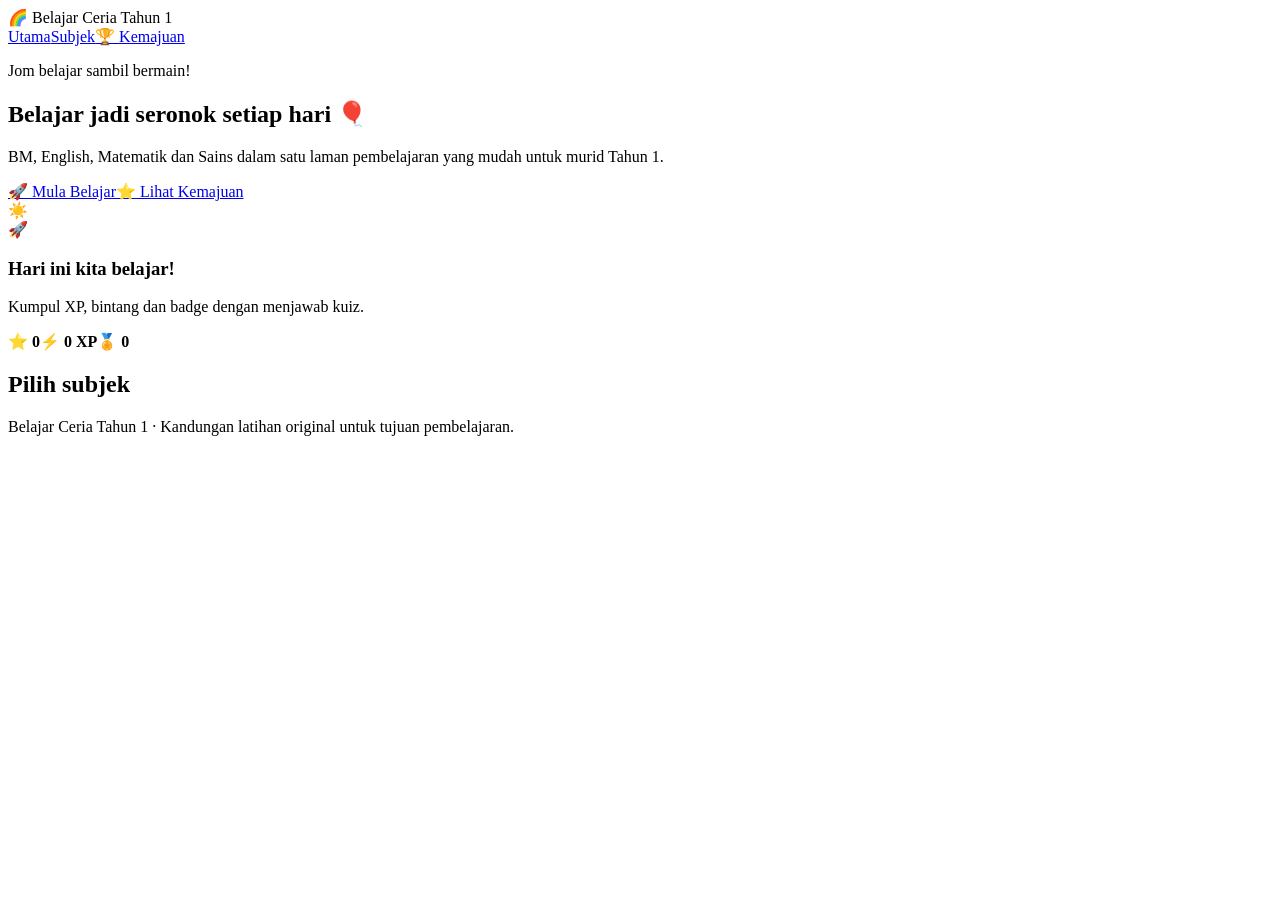
==== index.html @ 3ac42d8c "Add files via upload" ====
<!doctype html>
<html lang="ms">
<head>
<meta charset="utf-8"><meta name="viewport" content="width=device-width,initial-scale=1">
<title>Belajar Ceria Tahun 1</title><link rel="stylesheet" href="css/style.css">
</head>
<body>
<header class="top"><div class="brand">🌈 Belajar Ceria <span>Tahun 1</span></div>
<nav><a href="index.html">Utama</a><a href="subjects.html">Subjek</a><a href="progress.html">🏆 Kemajuan</a></nav></header>
<main class="hero">
<section><p class="eyebrow">Jom belajar sambil bermain!</p><h1>Belajar jadi <span>seronok</span> setiap hari 🎈</h1>
<p>BM, English, Matematik dan Sains dalam satu laman pembelajaran yang mudah untuk murid Tahun 1.</p>
<div class="actions"><a class="btn primary" href="subjects.html">🚀 Mula Belajar</a><a class="btn" href="progress.html">⭐ Lihat Kemajuan</a></div></section>
<div class="hero-card"><div class="sun">☀️</div><div class="rocket">🚀</div><h3>Hari ini kita belajar!</h3><p>Kumpul XP, bintang dan badge dengan menjawab kuiz.</p><div class="mini-stats"><b>⭐ <span id="stars">0</span></b><b>⚡ <span id="xp">0</span> XP</b><b>🏅 <span id="badges">0</span></b></div></div>
</main>
<section class="section"><h2>Pilih subjek</h2><div id="subjectGrid" class="grid"></div></section>
<footer>Belajar Ceria Tahun 1 · Kandungan latihan original untuk tujuan pembelajaran.</footer>
<script src="js/app.js"></script><script>renderSubjects("subjectGrid"); updateHomeStats();</script>
</body></html>
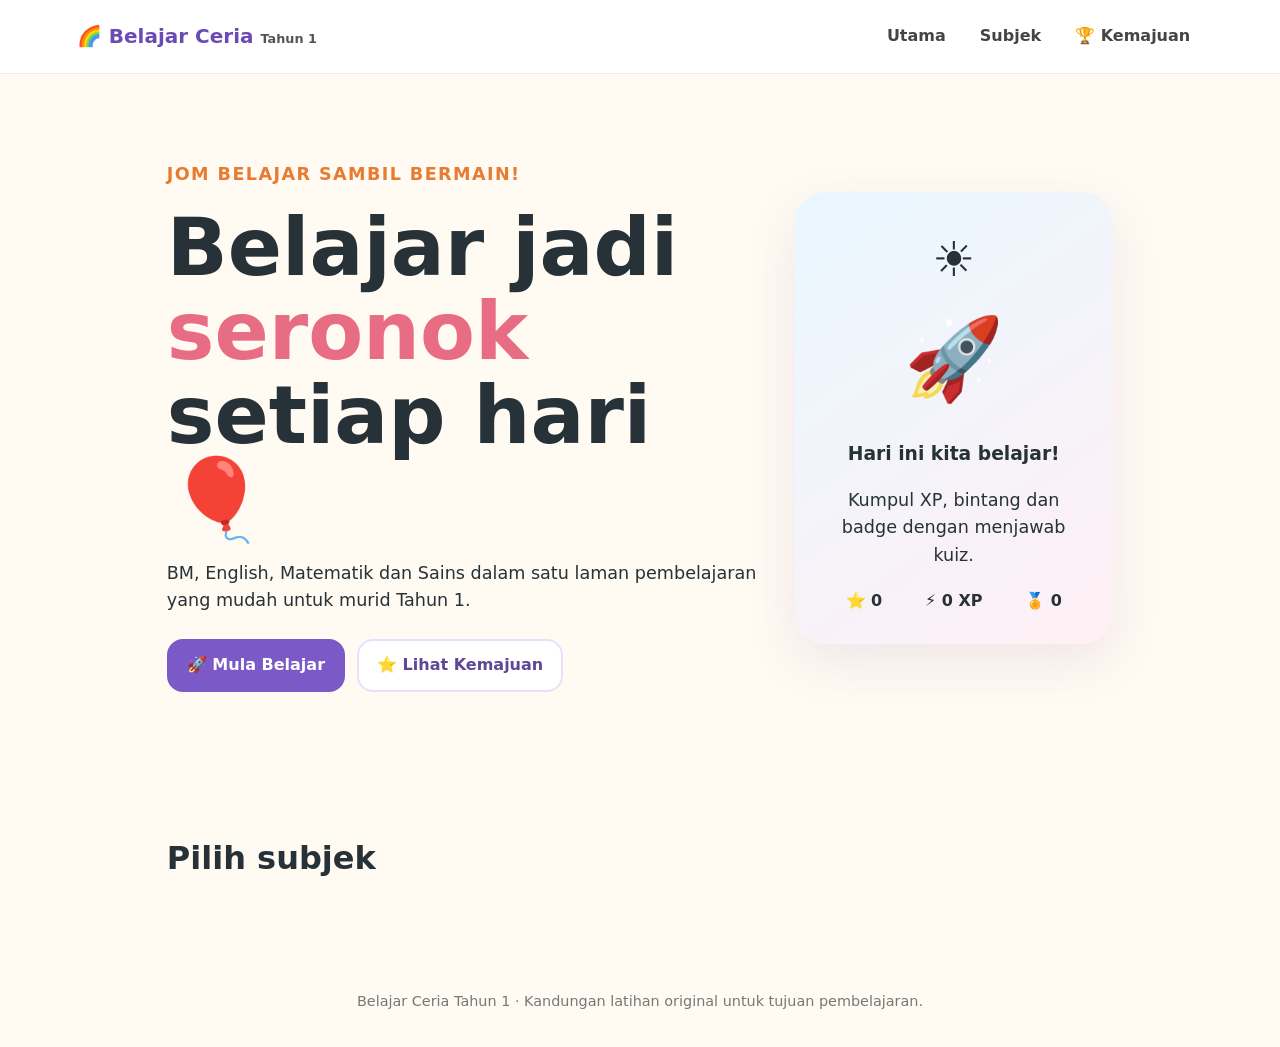
==== commit 9da61684: "Update index.html" ====
--- a/index.html
+++ b/index.html
@@ -2,7 +2,7 @@
 <html lang="ms">
 <head>
 <meta charset="utf-8"><meta name="viewport" content="width=device-width,initial-scale=1">
-<title>Belajar Ceria Tahun 1</title><link rel="stylesheet" href="css/style.css">
+<title>Belajar Ceria Tahun 1</title><link rel="stylesheet" href="style.css">
 </head>
 <body>
 <header class="top"><div class="brand">🌈 Belajar Ceria <span>Tahun 1</span></div>
@@ -16,4 +16,4 @@
 <section class="section"><h2>Pilih subjek</h2><div id="subjectGrid" class="grid"></div></section>
 <footer>Belajar Ceria Tahun 1 · Kandungan latihan original untuk tujuan pembelajaran.</footer>
 <script src="js/app.js"></script><script>renderSubjects("subjectGrid"); updateHomeStats();</script>
-</body></html>+</body></html>
--- a/style.css
+++ b/style.css
@@ -0,0 +1 @@
+*{box-sizing:border-box}body{margin:0;font-family:system-ui,-apple-system,Segoe UI,sans-serif;background:#fffaf2;color:#263238;line-height:1.55}.top{position:sticky;top:0;z-index:5;display:flex;justify-content:space-between;align-items:center;padding:15px 6%;background:#ffffffee;backdrop-filter:blur(10px);border-bottom:1px solid #eee}.brand{font-weight:900;font-size:1.25rem;color:#6c4ab6}.brand span{font-size:.8rem;color:#555}.top nav{display:flex;gap:8px}.top nav a{padding:9px 13px;border-radius:14px;text-decoration:none;color:#444;font-weight:700}.top nav a:hover,.top nav .active{background:#efe8ff;color:#6c4ab6}.hero{max-width:1100px;margin:auto;padding:70px 6%;display:grid;grid-template-columns:1.3fr .7fr;gap:35px;align-items:center}.eyebrow{font-weight:800;color:#e77b31;text-transform:uppercase;letter-spacing:.08em;font-size:.8rem}.hero h1{font-size:clamp(2.5rem,7vw,5rem);line-height:1.05;margin:10px 0}.hero h1 span{color:#e86c83}.hero p{font-size:1.1rem;max-width:650px}.actions{display:flex;gap:12px;flex-wrap:wrap;margin-top:25px}.btn{display:inline-block;padding:12px 18px;border-radius:16px;background:white;border:2px solid #eadffb;text-decoration:none;color:#5e4794;font-weight:800}.btn.primary{background:#7b5ac7;color:white;border-color:#7b5ac7}.hero-card{background:linear-gradient(145deg,#e9f7ff,#fff0f5);border-radius:32px;padding:30px;text-align:center;box-shadow:0 18px 50px #8b6bb522}.sun{font-size:3rem}.rocket{font-size:5rem}.mini-stats{display:flex;justify-content:space-around;margin-top:20px}.section{max-width:1100px;margin:auto;padding:45px 6%}.section h1{font-size:2.5rem;margin-top:0}.section h2{font-size:2rem}.grid{display:grid;grid-template-columns:repeat(auto-fit,minmax(220px,1fr));gap:18px}.card{background:white;border:1px solid #eee2d6;border-radius:24px;padding:22px;box-shadow:0 8px 30px #6d4b2410}.subject-icon{font-size:3rem}.card h3{margin:8px 0}.card p{color:#667}.unit{display:flex;align-items:center;justify-content:space-between;gap:12px}.unit .num{width:48px;height:48px;border-radius:15px;display:grid;place-items:center;background:#f1eaff;font-weight:900;color:#6c4ab6}.unit a{margin-left:auto}.lesson-box{background:white;border-radius:28px;padding:28px;box-shadow:0 10px 35px #6d4b2410}.chips{display:flex;gap:8px;flex-wrap:wrap}.chip{padding:6px 10px;border-radius:99px;background:#fff0d8;font-weight:700;font-size:.85rem}.quiz-q{background:white;border-radius:24px;padding:24px;margin:18px 0;border:1px solid #eee}.option{display:block;width:100%;text-align:left;padding:13px 15px;margin:9px 0;border:2px solid #eee2d6;border-radius:14px;background:#fff;cursor:pointer;font-weight:700}.option:hover{border-color:#a68bdc;background:#faf7ff}.option.correct{border-color:#62b77b;background:#edfff2}.option.wrong{border-color:#df7272;background:#fff0f0}.result{text-align:center;padding:25px;background:#f0ebff;border-radius:24px}.bar{height:15px;background:#eee;border-radius:99px;overflow:hidden}.bar i{display:block;height:100%;background:#7b5ac7}.statgrid{display:grid;grid-template-columns:repeat(auto-fit,minmax(150px,1fr));gap:14px}.stat{background:white;border-radius:22px;padding:20px;text-align:center}.stat b{display:block;font-size:2rem}footer{text-align:center;padding:35px;color:#777;font-size:.9rem}@media(max-width:750px){.hero{grid-template-columns:1fr;padding-top:45px}.top{align-items:flex-start}.top nav{flex-wrap:wrap;justify-content:flex-end}.brand{font-size:1rem}.hero h1{font-size:2.8rem}}
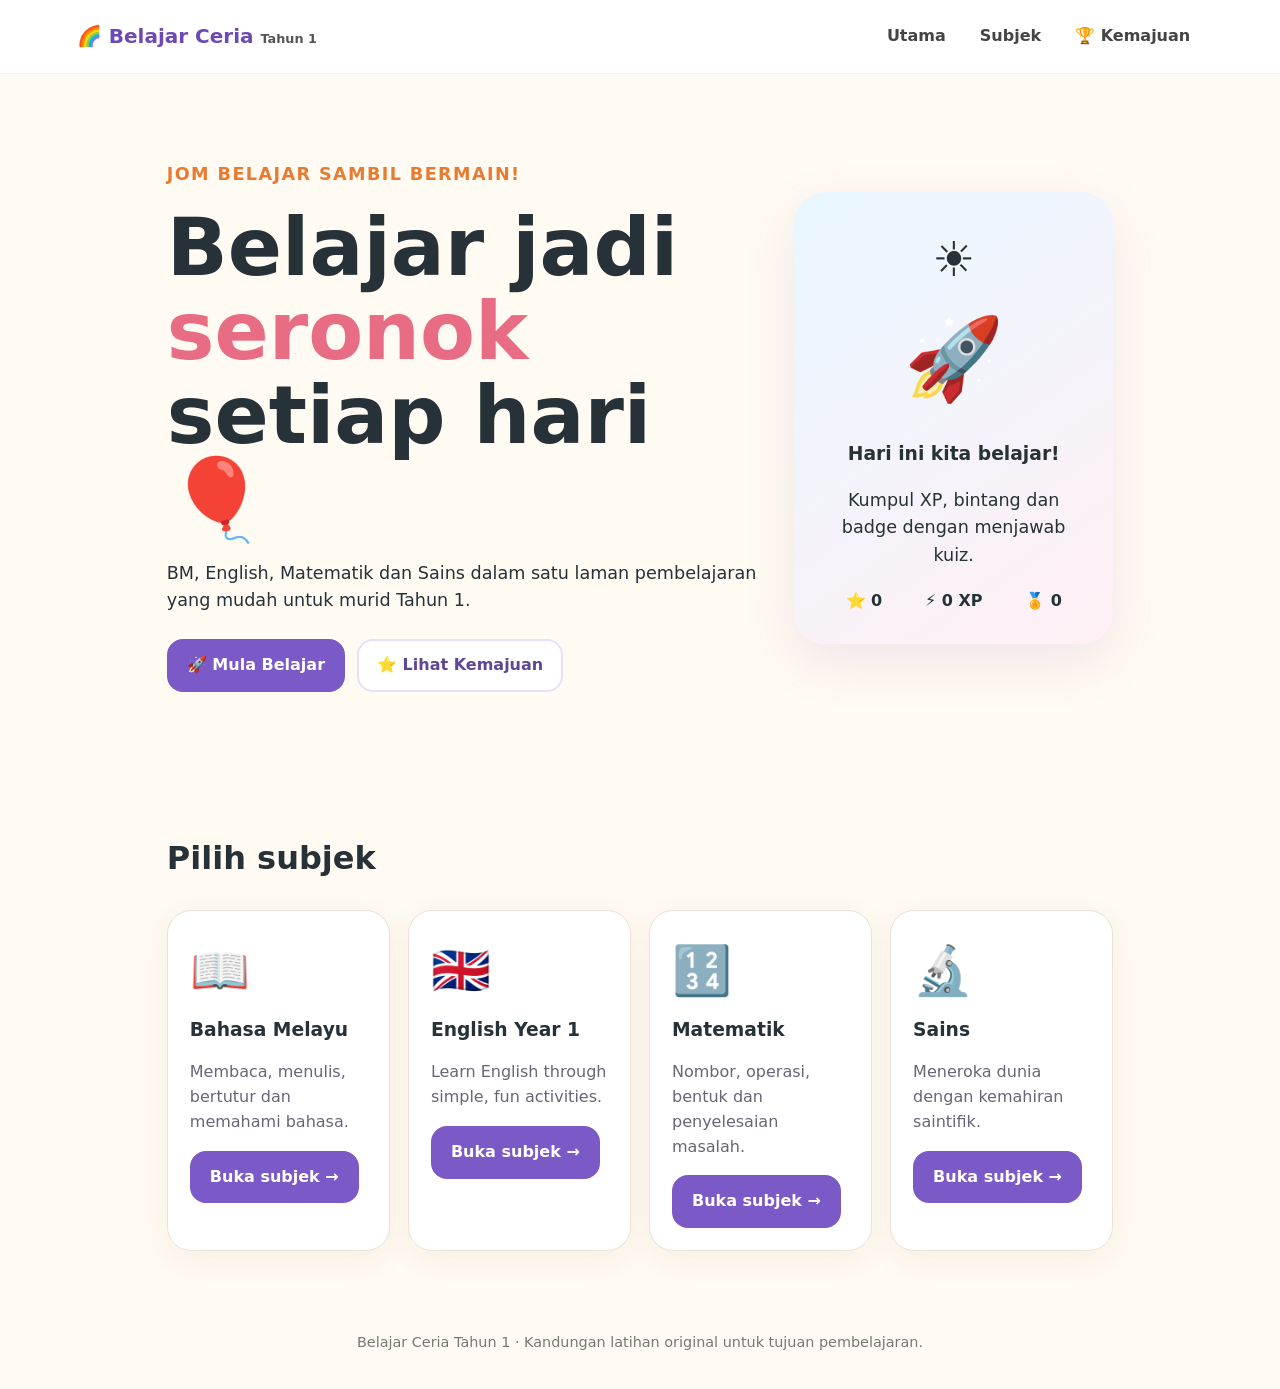
==== commit 0d759725: "Add files via upload" ====
--- a/index.html
+++ b/index.html
@@ -15,5 +15,5 @@
 </main>
 <section class="section"><h2>Pilih subjek</h2><div id="subjectGrid" class="grid"></div></section>
 <footer>Belajar Ceria Tahun 1 · Kandungan latihan original untuk tujuan pembelajaran.</footer>
-<script src="js/app.js"></script><script>renderSubjects("subjectGrid"); updateHomeStats();</script>
-</body></html>
+<script src="app.js"></script><script>renderSubjects("subjectGrid"); updateHomeStats();</script>
+</body></html>
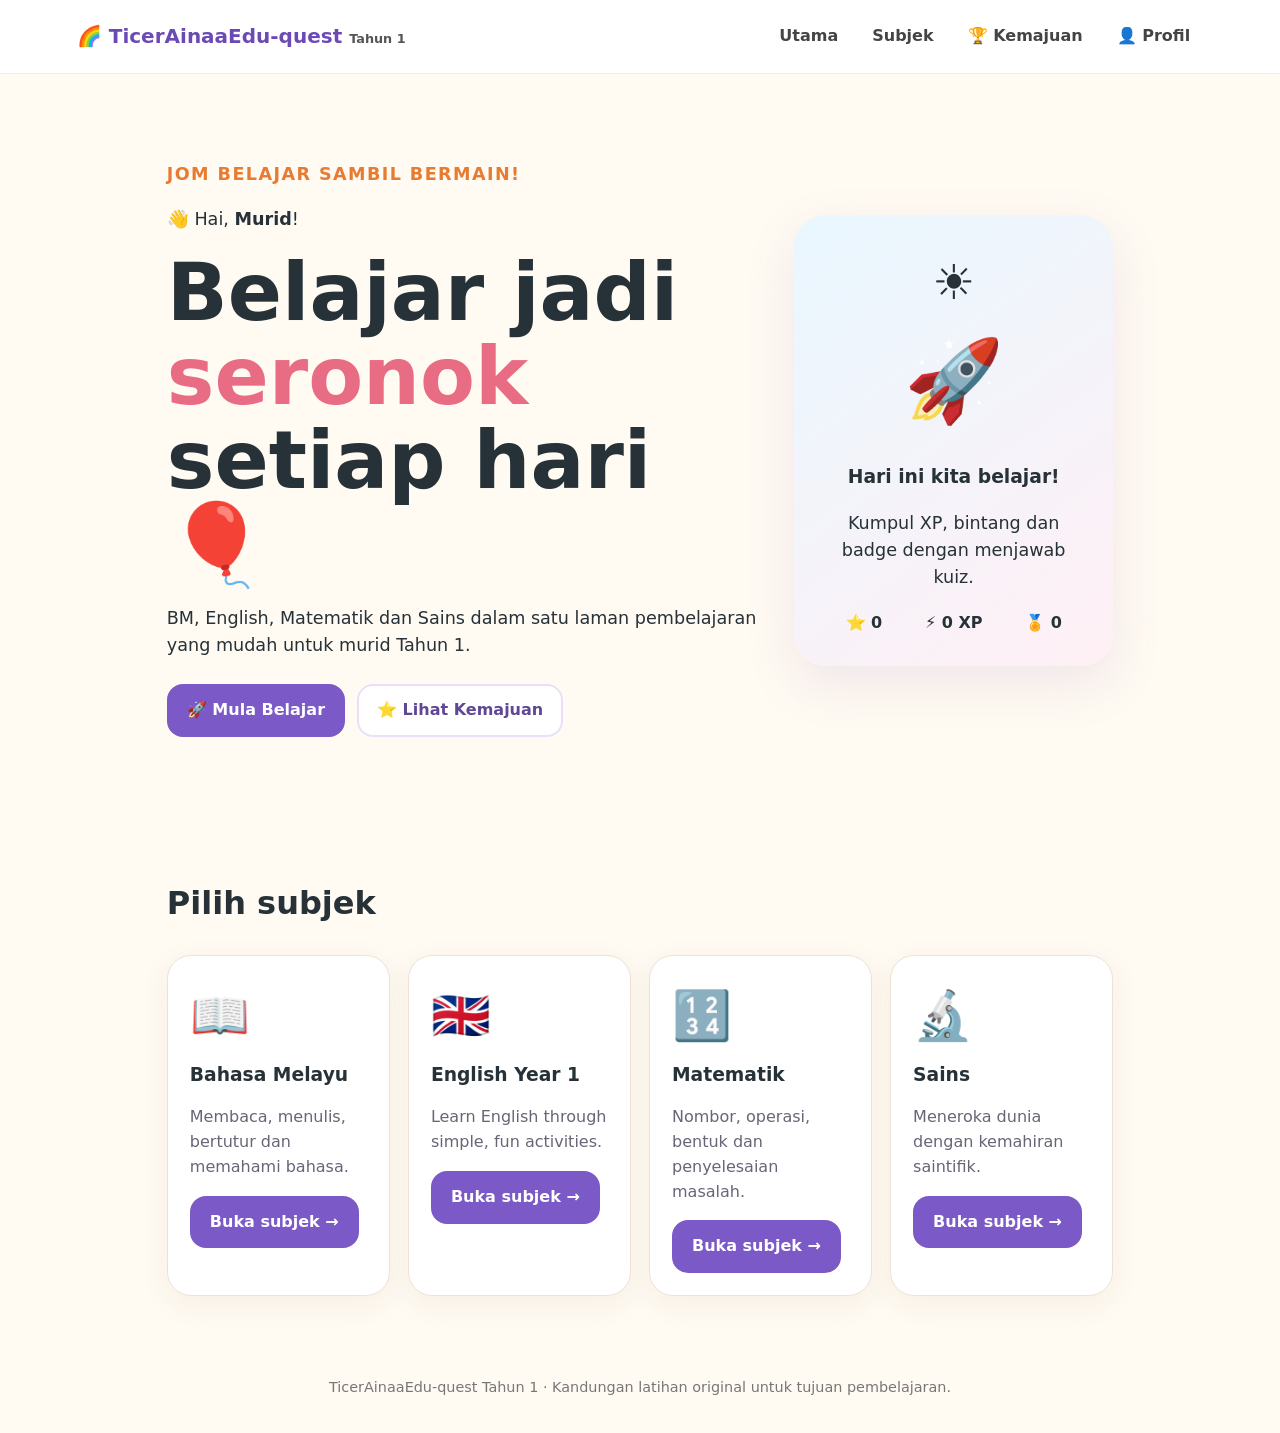
==== commit bf61bf51: "Add files via upload" ====
--- a/index.html
+++ b/index.html
@@ -2,18 +2,18 @@
 <html lang="ms">
 <head>
 <meta charset="utf-8"><meta name="viewport" content="width=device-width,initial-scale=1">
-<title>Belajar Ceria Tahun 1</title><link rel="stylesheet" href="style.css">
+<title>TicerAinaaEdu-quest Tahun 1</title><link rel="stylesheet" href="style.css">
 </head>
 <body>
-<header class="top"><div class="brand">🌈 Belajar Ceria <span>Tahun 1</span></div>
-<nav><a href="index.html">Utama</a><a href="subjects.html">Subjek</a><a href="progress.html">🏆 Kemajuan</a></nav></header>
+<header class="top"><div class="brand">🌈 TicerAinaaEdu-quest <span>Tahun 1</span></div>
+<nav><a href="index.html">Utama</a><a href="subjects.html">Subjek</a><a href="progress.html">🏆 Kemajuan</a><a href="profile.html">👤 Profil</a></nav></header>
 <main class="hero">
-<section><p class="eyebrow">Jom belajar sambil bermain!</p><h1>Belajar jadi <span>seronok</span> setiap hari 🎈</h1>
+<section><p class="eyebrow">Jom belajar sambil bermain!</p><p>👋 Hai, <b id="studentWelcome">Murid</b>!</p><h1>Belajar jadi <span>seronok</span> setiap hari 🎈</h1>
 <p>BM, English, Matematik dan Sains dalam satu laman pembelajaran yang mudah untuk murid Tahun 1.</p>
 <div class="actions"><a class="btn primary" href="subjects.html">🚀 Mula Belajar</a><a class="btn" href="progress.html">⭐ Lihat Kemajuan</a></div></section>
 <div class="hero-card"><div class="sun">☀️</div><div class="rocket">🚀</div><h3>Hari ini kita belajar!</h3><p>Kumpul XP, bintang dan badge dengan menjawab kuiz.</p><div class="mini-stats"><b>⭐ <span id="stars">0</span></b><b>⚡ <span id="xp">0</span> XP</b><b>🏅 <span id="badges">0</span></b></div></div>
 </main>
 <section class="section"><h2>Pilih subjek</h2><div id="subjectGrid" class="grid"></div></section>
-<footer>Belajar Ceria Tahun 1 · Kandungan latihan original untuk tujuan pembelajaran.</footer>
-<script src="app.js"></script><script>renderSubjects("subjectGrid"); updateHomeStats();</script>
+<footer>TicerAinaaEdu-quest Tahun 1 · Kandungan latihan original untuk tujuan pembelajaran.</footer>
+<script src="app.js?v=40"></script><script>renderSubjects("subjectGrid"); updateHomeStats();</script>
 </body></html>
--- a/style.css
+++ b/style.css
@@ -1 +1,4 @@
-*{box-sizing:border-box}body{margin:0;font-family:system-ui,-apple-system,Segoe UI,sans-serif;background:#fffaf2;color:#263238;line-height:1.55}.top{position:sticky;top:0;z-index:5;display:flex;justify-content:space-between;align-items:center;padding:15px 6%;background:#ffffffee;backdrop-filter:blur(10px);border-bottom:1px solid #eee}.brand{font-weight:900;font-size:1.25rem;color:#6c4ab6}.brand span{font-size:.8rem;color:#555}.top nav{display:flex;gap:8px}.top nav a{padding:9px 13px;border-radius:14px;text-decoration:none;color:#444;font-weight:700}.top nav a:hover,.top nav .active{background:#efe8ff;color:#6c4ab6}.hero{max-width:1100px;margin:auto;padding:70px 6%;display:grid;grid-template-columns:1.3fr .7fr;gap:35px;align-items:center}.eyebrow{font-weight:800;color:#e77b31;text-transform:uppercase;letter-spacing:.08em;font-size:.8rem}.hero h1{font-size:clamp(2.5rem,7vw,5rem);line-height:1.05;margin:10px 0}.hero h1 span{color:#e86c83}.hero p{font-size:1.1rem;max-width:650px}.actions{display:flex;gap:12px;flex-wrap:wrap;margin-top:25px}.btn{display:inline-block;padding:12px 18px;border-radius:16px;background:white;border:2px solid #eadffb;text-decoration:none;color:#5e4794;font-weight:800}.btn.primary{background:#7b5ac7;color:white;border-color:#7b5ac7}.hero-card{background:linear-gradient(145deg,#e9f7ff,#fff0f5);border-radius:32px;padding:30px;text-align:center;box-shadow:0 18px 50px #8b6bb522}.sun{font-size:3rem}.rocket{font-size:5rem}.mini-stats{display:flex;justify-content:space-around;margin-top:20px}.section{max-width:1100px;margin:auto;padding:45px 6%}.section h1{font-size:2.5rem;margin-top:0}.section h2{font-size:2rem}.grid{display:grid;grid-template-columns:repeat(auto-fit,minmax(220px,1fr));gap:18px}.card{background:white;border:1px solid #eee2d6;border-radius:24px;padding:22px;box-shadow:0 8px 30px #6d4b2410}.subject-icon{font-size:3rem}.card h3{margin:8px 0}.card p{color:#667}.unit{display:flex;align-items:center;justify-content:space-between;gap:12px}.unit .num{width:48px;height:48px;border-radius:15px;display:grid;place-items:center;background:#f1eaff;font-weight:900;color:#6c4ab6}.unit a{margin-left:auto}.lesson-box{background:white;border-radius:28px;padding:28px;box-shadow:0 10px 35px #6d4b2410}.chips{display:flex;gap:8px;flex-wrap:wrap}.chip{padding:6px 10px;border-radius:99px;background:#fff0d8;font-weight:700;font-size:.85rem}.quiz-q{background:white;border-radius:24px;padding:24px;margin:18px 0;border:1px solid #eee}.option{display:block;width:100%;text-align:left;padding:13px 15px;margin:9px 0;border:2px solid #eee2d6;border-radius:14px;background:#fff;cursor:pointer;font-weight:700}.option:hover{border-color:#a68bdc;background:#faf7ff}.option.correct{border-color:#62b77b;background:#edfff2}.option.wrong{border-color:#df7272;background:#fff0f0}.result{text-align:center;padding:25px;background:#f0ebff;border-radius:24px}.bar{height:15px;background:#eee;border-radius:99px;overflow:hidden}.bar i{display:block;height:100%;background:#7b5ac7}.statgrid{display:grid;grid-template-columns:repeat(auto-fit,minmax(150px,1fr));gap:14px}.stat{background:white;border-radius:22px;padding:20px;text-align:center}.stat b{display:block;font-size:2rem}footer{text-align:center;padding:35px;color:#777;font-size:.9rem}@media(max-width:750px){.hero{grid-template-columns:1fr;padding-top:45px}.top{align-items:flex-start}.top nav{flex-wrap:wrap;justify-content:flex-end}.brand{font-size:1rem}.hero h1{font-size:2.8rem}}+*{box-sizing:border-box}body{margin:0;font-family:system-ui,-apple-system,Segoe UI,sans-serif;background:#fffaf2;color:#263238;line-height:1.55}.top{position:sticky;top:0;z-index:5;display:flex;justify-content:space-between;align-items:center;padding:15px 6%;background:#ffffffee;backdrop-filter:blur(10px);border-bottom:1px solid #eee}.brand{font-weight:900;font-size:1.25rem;color:#6c4ab6}.brand span{font-size:.8rem;color:#555}.top nav{display:flex;gap:8px}.top nav a{padding:9px 13px;border-radius:14px;text-decoration:none;color:#444;font-weight:700}.top nav a:hover,.top nav .active{background:#efe8ff;color:#6c4ab6}.hero{max-width:1100px;margin:auto;padding:70px 6%;display:grid;grid-template-columns:1.3fr .7fr;gap:35px;align-items:center}.eyebrow{font-weight:800;color:#e77b31;text-transform:uppercase;letter-spacing:.08em;font-size:.8rem}.hero h1{font-size:clamp(2.5rem,7vw,5rem);line-height:1.05;margin:10px 0}.hero h1 span{color:#e86c83}.hero p{font-size:1.1rem;max-width:650px}.actions{display:flex;gap:12px;flex-wrap:wrap;margin-top:25px}.btn{display:inline-block;padding:12px 18px;border-radius:16px;background:white;border:2px solid #eadffb;text-decoration:none;color:#5e4794;font-weight:800}.btn.primary{background:#7b5ac7;color:white;border-color:#7b5ac7}.hero-card{background:linear-gradient(145deg,#e9f7ff,#fff0f5);border-radius:32px;padding:30px;text-align:center;box-shadow:0 18px 50px #8b6bb522}.sun{font-size:3rem}.rocket{font-size:5rem}.mini-stats{display:flex;justify-content:space-around;margin-top:20px}.section{max-width:1100px;margin:auto;padding:45px 6%}.section h1{font-size:2.5rem;margin-top:0}.section h2{font-size:2rem}.grid{display:grid;grid-template-columns:repeat(auto-fit,minmax(220px,1fr));gap:18px}.card{background:white;border:1px solid #eee2d6;border-radius:24px;padding:22px;box-shadow:0 8px 30px #6d4b2410}.subject-icon{font-size:3rem}.card h3{margin:8px 0}.card p{color:#667}.unit{display:flex;align-items:center;justify-content:space-between;gap:12px}.unit .num{width:48px;height:48px;border-radius:15px;display:grid;place-items:center;background:#f1eaff;font-weight:900;color:#6c4ab6}.unit a{margin-left:auto}.lesson-box{background:white;border-radius:28px;padding:28px;box-shadow:0 10px 35px #6d4b2410}.chips{display:flex;gap:8px;flex-wrap:wrap}.chip{padding:6px 10px;border-radius:99px;background:#fff0d8;font-weight:700;font-size:.85rem}.quiz-q{background:white;border-radius:24px;padding:24px;margin:18px 0;border:1px solid #eee}.option{display:block;width:100%;text-align:left;padding:13px 15px;margin:9px 0;border:2px solid #eee2d6;border-radius:14px;background:#fff;cursor:pointer;font-weight:700}.option:hover{border-color:#a68bdc;background:#faf7ff}.option.correct{border-color:#62b77b;background:#edfff2}.option.wrong{border-color:#df7272;background:#fff0f0}.result{text-align:center;padding:25px;background:#f0ebff;border-radius:24px}.bar{height:15px;background:#eee;border-radius:99px;overflow:hidden}.bar i{display:block;height:100%;background:#7b5ac7}.statgrid{display:grid;grid-template-columns:repeat(auto-fit,minmax(150px,1fr));gap:14px}.stat{background:white;border-radius:22px;padding:20px;text-align:center}.stat b{display:block;font-size:2rem}footer{text-align:center;padding:35px;color:#777;font-size:.9rem}@media(max-width:750px){.hero{grid-template-columns:1fr;padding-top:45px}.top{align-items:flex-start}.top nav{flex-wrap:wrap;justify-content:flex-end}.brand{font-size:1rem}.hero h1{font-size:2.8rem}}
+.points{margin:10px 0 0 18px;padding:0}.points li{margin:4px 0}.unit{align-items:flex-start}
+.profile-card{display:flex;gap:28px;align-items:center;max-width:760px;margin-top:18px}.avatar-big{font-size:90px;min-width:150px;text-align:center;background:#fff;border-radius:28px;padding:18px;box-shadow:0 10px 30px rgba(0,0,0,.08)}.profile-form{flex:1}.profile-form label{display:block;font-weight:700;margin:12px 0}.profile-form input{display:block;width:100%;box-sizing:border-box;padding:13px 15px;border:2px solid #e8e8ef;border-radius:14px;margin-top:7px;font:inherit}.avatar-grid{display:flex;flex-wrap:wrap;gap:10px;margin:10px 0 18px}.avatar-choice{font-size:32px;border:2px solid #eee;border-radius:14px;background:#fff;padding:8px 12px;cursor:pointer}.avatar-choice.selected{border-color:#6c63ff;transform:scale(1.06)}.success-msg{font-weight:700}.tip{max-width:760px;margin-top:18px}.level-pill{display:inline-block;padding:7px 12px;border-radius:999px;background:#fff2b8;font-weight:800}.streak{font-weight:800}.@media(max-width:650px){.profile-card{flex-direction:column;text-align:center}.profile-form{width:100%}.avatar-big{min-width:120px}}
+@keyframes fall{to{transform:translateY(110vh) rotate(360deg);opacity:0}}
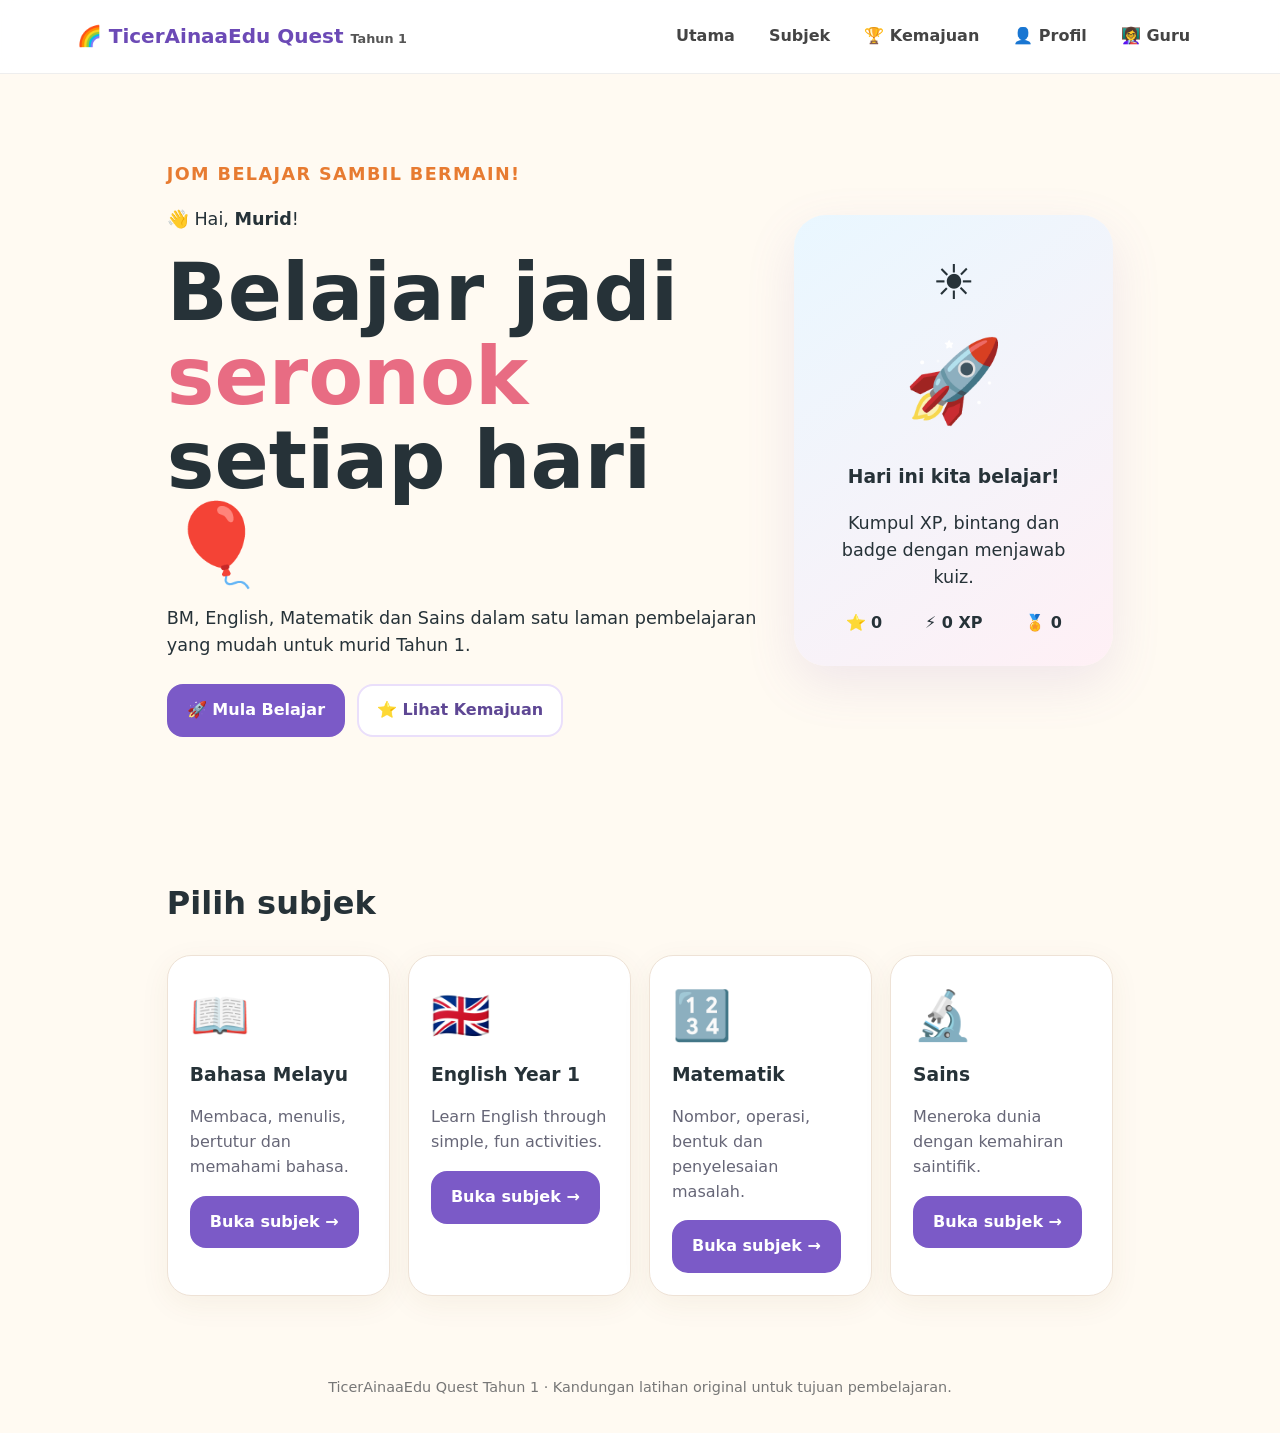
==== commit 52ad965b: "Add files via upload" ====
--- a/index.html
+++ b/index.html
@@ -2,11 +2,11 @@
 <html lang="ms">
 <head>
 <meta charset="utf-8"><meta name="viewport" content="width=device-width,initial-scale=1">
-<title>TicerAinaaEdu-quest Tahun 1</title><link rel="stylesheet" href="style.css">
+<title>TicerAinaaEdu Quest Tahun 1</title><link rel="stylesheet" href="style.css">
 </head>
 <body>
-<header class="top"><div class="brand">🌈 TicerAinaaEdu-quest <span>Tahun 1</span></div>
-<nav><a href="index.html">Utama</a><a href="subjects.html">Subjek</a><a href="progress.html">🏆 Kemajuan</a><a href="profile.html">👤 Profil</a></nav></header>
+<header class="top"><div class="brand">🌈 TicerAinaaEdu Quest <span>Tahun 1</span></div>
+<nav><a href="index.html">Utama</a><a href="subjects.html">Subjek</a><a href="progress.html">🏆 Kemajuan</a><a href="profile.html">👤 Profil</a><a href="teacher.html">👩‍🏫 Guru</a></nav></header>
 <main class="hero">
 <section><p class="eyebrow">Jom belajar sambil bermain!</p><p>👋 Hai, <b id="studentWelcome">Murid</b>!</p><h1>Belajar jadi <span>seronok</span> setiap hari 🎈</h1>
 <p>BM, English, Matematik dan Sains dalam satu laman pembelajaran yang mudah untuk murid Tahun 1.</p>
@@ -14,6 +14,6 @@
 <div class="hero-card"><div class="sun">☀️</div><div class="rocket">🚀</div><h3>Hari ini kita belajar!</h3><p>Kumpul XP, bintang dan badge dengan menjawab kuiz.</p><div class="mini-stats"><b>⭐ <span id="stars">0</span></b><b>⚡ <span id="xp">0</span> XP</b><b>🏅 <span id="badges">0</span></b></div></div>
 </main>
 <section class="section"><h2>Pilih subjek</h2><div id="subjectGrid" class="grid"></div></section>
-<footer>TicerAinaaEdu-quest Tahun 1 · Kandungan latihan original untuk tujuan pembelajaran.</footer>
+<footer>TicerAinaaEdu Quest Tahun 1 · Kandungan latihan original untuk tujuan pembelajaran.</footer>
 <script src="app.js?v=40"></script><script>renderSubjects("subjectGrid"); updateHomeStats();</script>
 </body></html>
--- a/style.css
+++ b/style.css
@@ -2,3 +2,4 @@
 .points{margin:10px 0 0 18px;padding:0}.points li{margin:4px 0}.unit{align-items:flex-start}
 .profile-card{display:flex;gap:28px;align-items:center;max-width:760px;margin-top:18px}.avatar-big{font-size:90px;min-width:150px;text-align:center;background:#fff;border-radius:28px;padding:18px;box-shadow:0 10px 30px rgba(0,0,0,.08)}.profile-form{flex:1}.profile-form label{display:block;font-weight:700;margin:12px 0}.profile-form input{display:block;width:100%;box-sizing:border-box;padding:13px 15px;border:2px solid #e8e8ef;border-radius:14px;margin-top:7px;font:inherit}.avatar-grid{display:flex;flex-wrap:wrap;gap:10px;margin:10px 0 18px}.avatar-choice{font-size:32px;border:2px solid #eee;border-radius:14px;background:#fff;padding:8px 12px;cursor:pointer}.avatar-choice.selected{border-color:#6c63ff;transform:scale(1.06)}.success-msg{font-weight:700}.tip{max-width:760px;margin-top:18px}.level-pill{display:inline-block;padding:7px 12px;border-radius:999px;background:#fff2b8;font-weight:800}.streak{font-weight:800}.@media(max-width:650px){.profile-card{flex-direction:column;text-align:center}.profile-form{width:100%}.avatar-big{min-width:120px}}
 @keyframes fall{to{transform:translateY(110vh) rotate(360deg);opacity:0}}
+.teacher-head{display:flex;justify-content:space-between;align-items:flex-start;gap:20px;margin-bottom:20px}.teacher-head h1{font-size:clamp(2.2rem,5vw,3.6rem);margin:4px 0}.teacher-actions{display:flex;gap:10px;flex-wrap:wrap}.teacher-profile{display:flex;align-items:center;gap:18px;margin-bottom:18px}.teacher-avatar{font-size:58px;width:88px;height:88px;border-radius:24px;background:#f1eaff;display:grid;place-items:center}.teacher-profile h2{margin:0}.teacher-profile p{margin:4px 0;color:#667}.teacher-stats{margin-bottom:18px}.teacher-section{margin-top:18px}.subject-progress-list{display:grid;gap:18px}.subject-row-top{display:flex;justify-content:space-between;gap:12px;margin-bottom:7px}.teacher-note{background:#fff8e8}.chip{display:inline-block;margin:4px}.teacher-head .eyebrow{margin-bottom:0}@media(max-width:700px){.teacher-head{flex-direction:column}.teacher-actions{width:100%}.teacher-actions .btn{flex:1;text-align:center}.subject-row-top{font-size:.9rem}}@media print{.top nav,.teacher-actions,footer{display:none!important}.top{position:static}.section{padding:20px}.card{box-shadow:none}.teacher-note{display:none}}
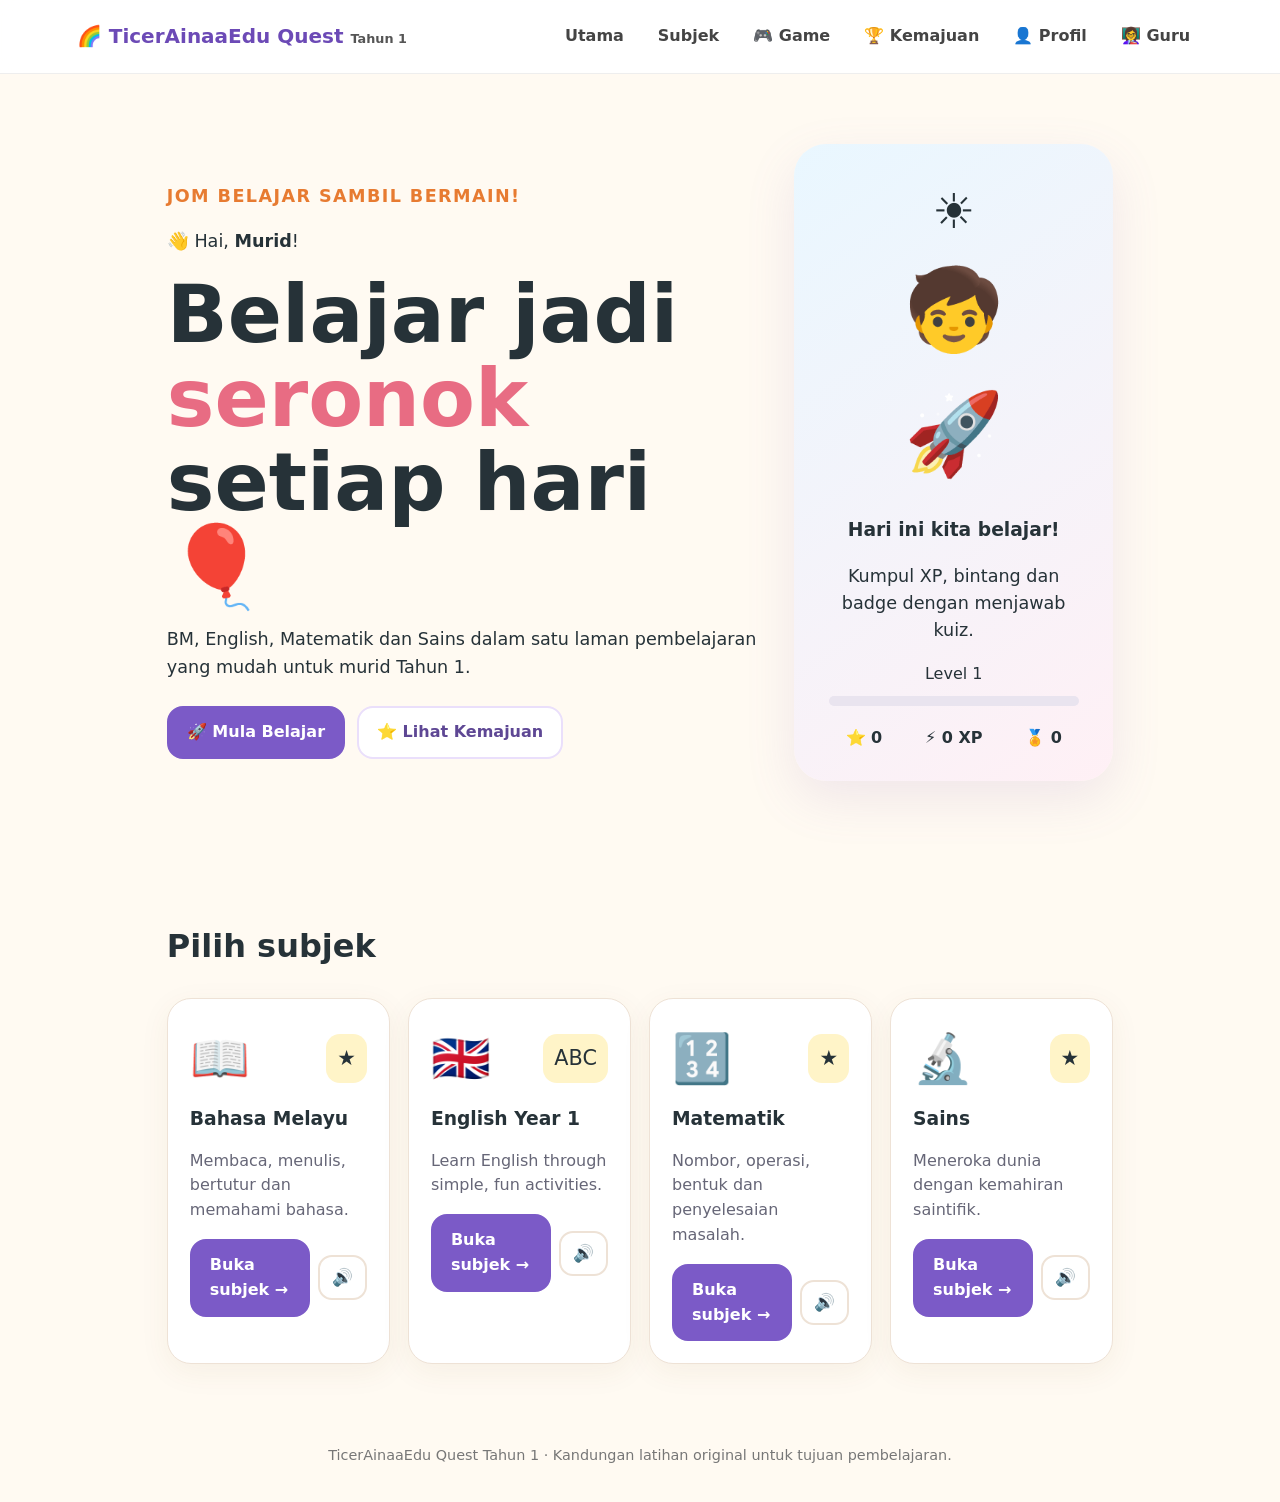
==== commit 973a929f: "Add files via upload" ====
--- a/index.html
+++ b/index.html
@@ -6,14 +6,14 @@
 </head>
 <body>
 <header class="top"><div class="brand">🌈 TicerAinaaEdu Quest <span>Tahun 1</span></div>
-<nav><a href="index.html">Utama</a><a href="subjects.html">Subjek</a><a href="progress.html">🏆 Kemajuan</a><a href="profile.html">👤 Profil</a><a href="teacher.html">👩‍🏫 Guru</a></nav></header>
+<nav><a href="index.html">Utama</a><a href="subjects.html">Subjek</a><a href="game.html">🎮 Game</a><a href="progress.html">🏆 Kemajuan</a><a href="profile.html">👤 Profil</a><a href="teacher.html">👩‍🏫 Guru</a></nav></header>
 <main class="hero">
 <section><p class="eyebrow">Jom belajar sambil bermain!</p><p>👋 Hai, <b id="studentWelcome">Murid</b>!</p><h1>Belajar jadi <span>seronok</span> setiap hari 🎈</h1>
 <p>BM, English, Matematik dan Sains dalam satu laman pembelajaran yang mudah untuk murid Tahun 1.</p>
 <div class="actions"><a class="btn primary" href="subjects.html">🚀 Mula Belajar</a><a class="btn" href="progress.html">⭐ Lihat Kemajuan</a></div></section>
-<div class="hero-card"><div class="sun">☀️</div><div class="rocket">🚀</div><h3>Hari ini kita belajar!</h3><p>Kumpul XP, bintang dan badge dengan menjawab kuiz.</p><div class="mini-stats"><b>⭐ <span id="stars">0</span></b><b>⚡ <span id="xp">0</span> XP</b><b>🏅 <span id="badges">0</span></b></div></div>
+<div class="hero-card"><div class="sun">☀️</div><div class="home-avatar" id="homeAvatar">🧒</div><div class="rocket">🚀</div><h3>Hari ini kita belajar!</h3><p>Kumpul XP, bintang dan badge dengan menjawab kuiz.</p><div class="home-level"><span id="homeLevel">Level 1</span><div class="level-track"><i id="homeLevelBar"></i></div></div><div class="mini-stats"><b>⭐ <span id="stars">0</span></b><b>⚡ <span id="xp">0</span> XP</b><b>🏅 <span id="badges">0</span></b></div></div>
 </main>
 <section class="section"><h2>Pilih subjek</h2><div id="subjectGrid" class="grid"></div></section>
 <footer>TicerAinaaEdu Quest Tahun 1 · Kandungan latihan original untuk tujuan pembelajaran.</footer>
-<script src="app.js?v=40"></script><script>renderSubjects("subjectGrid"); updateHomeStats();</script>
+<script src="app.js?v=60"></script><script>renderSubjects("subjectGrid"); updateHomeStats();</script>
 </body></html>
--- a/style.css
+++ b/style.css
@@ -3,3 +3,5 @@
 .profile-card{display:flex;gap:28px;align-items:center;max-width:760px;margin-top:18px}.avatar-big{font-size:90px;min-width:150px;text-align:center;background:#fff;border-radius:28px;padding:18px;box-shadow:0 10px 30px rgba(0,0,0,.08)}.profile-form{flex:1}.profile-form label{display:block;font-weight:700;margin:12px 0}.profile-form input{display:block;width:100%;box-sizing:border-box;padding:13px 15px;border:2px solid #e8e8ef;border-radius:14px;margin-top:7px;font:inherit}.avatar-grid{display:flex;flex-wrap:wrap;gap:10px;margin:10px 0 18px}.avatar-choice{font-size:32px;border:2px solid #eee;border-radius:14px;background:#fff;padding:8px 12px;cursor:pointer}.avatar-choice.selected{border-color:#6c63ff;transform:scale(1.06)}.success-msg{font-weight:700}.tip{max-width:760px;margin-top:18px}.level-pill{display:inline-block;padding:7px 12px;border-radius:999px;background:#fff2b8;font-weight:800}.streak{font-weight:800}.@media(max-width:650px){.profile-card{flex-direction:column;text-align:center}.profile-form{width:100%}.avatar-big{min-width:120px}}
 @keyframes fall{to{transform:translateY(110vh) rotate(360deg);opacity:0}}
 .teacher-head{display:flex;justify-content:space-between;align-items:flex-start;gap:20px;margin-bottom:20px}.teacher-head h1{font-size:clamp(2.2rem,5vw,3.6rem);margin:4px 0}.teacher-actions{display:flex;gap:10px;flex-wrap:wrap}.teacher-profile{display:flex;align-items:center;gap:18px;margin-bottom:18px}.teacher-avatar{font-size:58px;width:88px;height:88px;border-radius:24px;background:#f1eaff;display:grid;place-items:center}.teacher-profile h2{margin:0}.teacher-profile p{margin:4px 0;color:#667}.teacher-stats{margin-bottom:18px}.teacher-section{margin-top:18px}.subject-progress-list{display:grid;gap:18px}.subject-row-top{display:flex;justify-content:space-between;gap:12px;margin-bottom:7px}.teacher-note{background:#fff8e8}.chip{display:inline-block;margin:4px}.teacher-head .eyebrow{margin-bottom:0}@media(max-width:700px){.teacher-head{flex-direction:column}.teacher-actions{width:100%}.teacher-actions .btn{flex:1;text-align:center}.subject-row-top{font-size:.9rem}}@media print{.top nav,.teacher-actions,footer{display:none!important}.top{position:static}.section{padding:20px}.card{box-shadow:none}.teacher-note{display:none}}
+/* V6: richer child-friendly UI */
+.subject-art{font-size:3rem;display:flex;align-items:center;justify-content:space-between}.subject-art span{font-size:1.3rem;background:#fff4c8;padding:8px 11px;border-radius:14px}.subject-card{transition:transform .18s ease,box-shadow .18s ease}.subject-card:hover{transform:translateY(-4px);box-shadow:0 14px 35px #6d4b2420}.card-actions{display:flex;align-items:center;gap:8px;margin-top:14px}.icon-btn{border:2px solid #eee2d6;background:#fff;border-radius:14px;padding:10px 12px;cursor:pointer;font-size:1.05rem}.icon-btn:hover{background:#faf7ff;border-color:#a68bdc}.subject-banner{display:flex;align-items:center;gap:25px;background:linear-gradient(135deg,#fff,#f5efff);border-radius:30px;padding:25px;margin-bottom:22px}.big-visual{font-size:4rem;min-width:130px;text-align:center}.unit-top{display:flex;justify-content:space-between;align-items:center}.unit-emoji{font-size:1.7rem}.quiz-head{display:flex;justify-content:space-between;align-items:center;gap:15px}.mode-pill{background:#fff2b8;border-radius:99px;padding:9px 14px;font-weight:900}.lesson-box{display:flex;align-items:center;gap:22px}.lesson-visual{font-size:3.3rem;min-width:90px;text-align:center}.adaptive-note{margin:18px 0;padding:15px 18px;background:#eaf8ff;border:1px solid #d7eff9;border-radius:18px;font-weight:650}.question-title{display:flex;justify-content:space-between;align-items:center;gap:10px}.question-title h3{margin:0}.result-trophy{font-size:4rem}.center{justify-content:center}.profile-strip{display:flex;align-items:center;gap:18px;background:linear-gradient(135deg,#fff7dd,#f4edff);border-radius:25px;padding:20px;margin-bottom:18px}.profile-avatar{font-size:55px}.level-track{height:10px;background:#e9e4ef;border-radius:99px;overflow:hidden;margin-top:9px;min-width:180px}.level-track i{display:block;height:100%;background:#e86c83;border-radius:99px}.badge-wall{display:flex;gap:10px;flex-wrap:wrap}.badge-item{padding:10px 13px;border-radius:16px;background:#fff4d7;font-weight:800}.warning{background:#fff0d0!important}.history-table{display:grid;gap:8px}.history-table>div{display:flex;justify-content:space-between;gap:12px;padding:11px 13px;border-radius:12px;background:#faf8f4}.home-avatar{font-size:5rem}.home-level{max-width:250px;margin:15px auto}.home-level .level-track{min-width:0}.game-hero{display:flex;justify-content:space-between;align-items:center;gap:20px;background:linear-gradient(135deg,#eaf8ff,#fff0f5);border-radius:30px;padding:30px;margin-bottom:18px}.game-hero h1{font-size:clamp(2.2rem,6vw,4rem);line-height:1.05;margin:5px 0}.game-score{font-size:2rem;font-weight:900;white-space:nowrap}.game-menu{display:flex;gap:10px;flex-wrap:wrap;margin-bottom:18px}.game-start.active{box-shadow:0 0 0 4px #eee2ff}.game-card{background:white;border-radius:28px;padding:30px;text-align:center;box-shadow:0 10px 35px #6d4b2410;margin-bottom:18px}.game-big{font-size:3.4rem;font-weight:950;letter-spacing:.05em;margin:10px}.game-options{display:grid;grid-template-columns:repeat(2,minmax(120px,1fr));gap:12px;max-width:500px;margin:20px auto}.game-option{padding:18px;border:2px solid #eee2d6;border-radius:18px;background:#fff;font-size:1.4rem;font-weight:900;cursor:pointer}.game-option:hover{background:#faf7ff;border-color:#a68bdc}.game-option.correct{background:#edfff2;border-color:#62b77b}.game-option.wrong{background:#fff0f0;border-color:#df7272}.game-input{display:block;width:min(100%,380px);margin:15px auto;padding:14px;border:2px solid #e8e8ef;border-radius:15px;font:inherit;font-size:1.2rem;text-align:center}.game-success{font-size:1.3rem;font-weight:900}.game-fail{font-weight:800}@media(max-width:700px){.lesson-box,.subject-banner,.game-hero{flex-direction:column;text-align:center}.quiz-head{align-items:flex-start;flex-direction:column}.mode-pill{align-self:flex-start}.game-options{grid-template-columns:1fr 1fr}.big-visual{min-width:0}.profile-strip{align-items:flex-start}.level-track{min-width:150px}}@media(max-width:450px){.top nav a{font-size:.85rem;padding:7px 9px}.game-options{grid-template-columns:1fr}.game-big{font-size:2.7rem}}
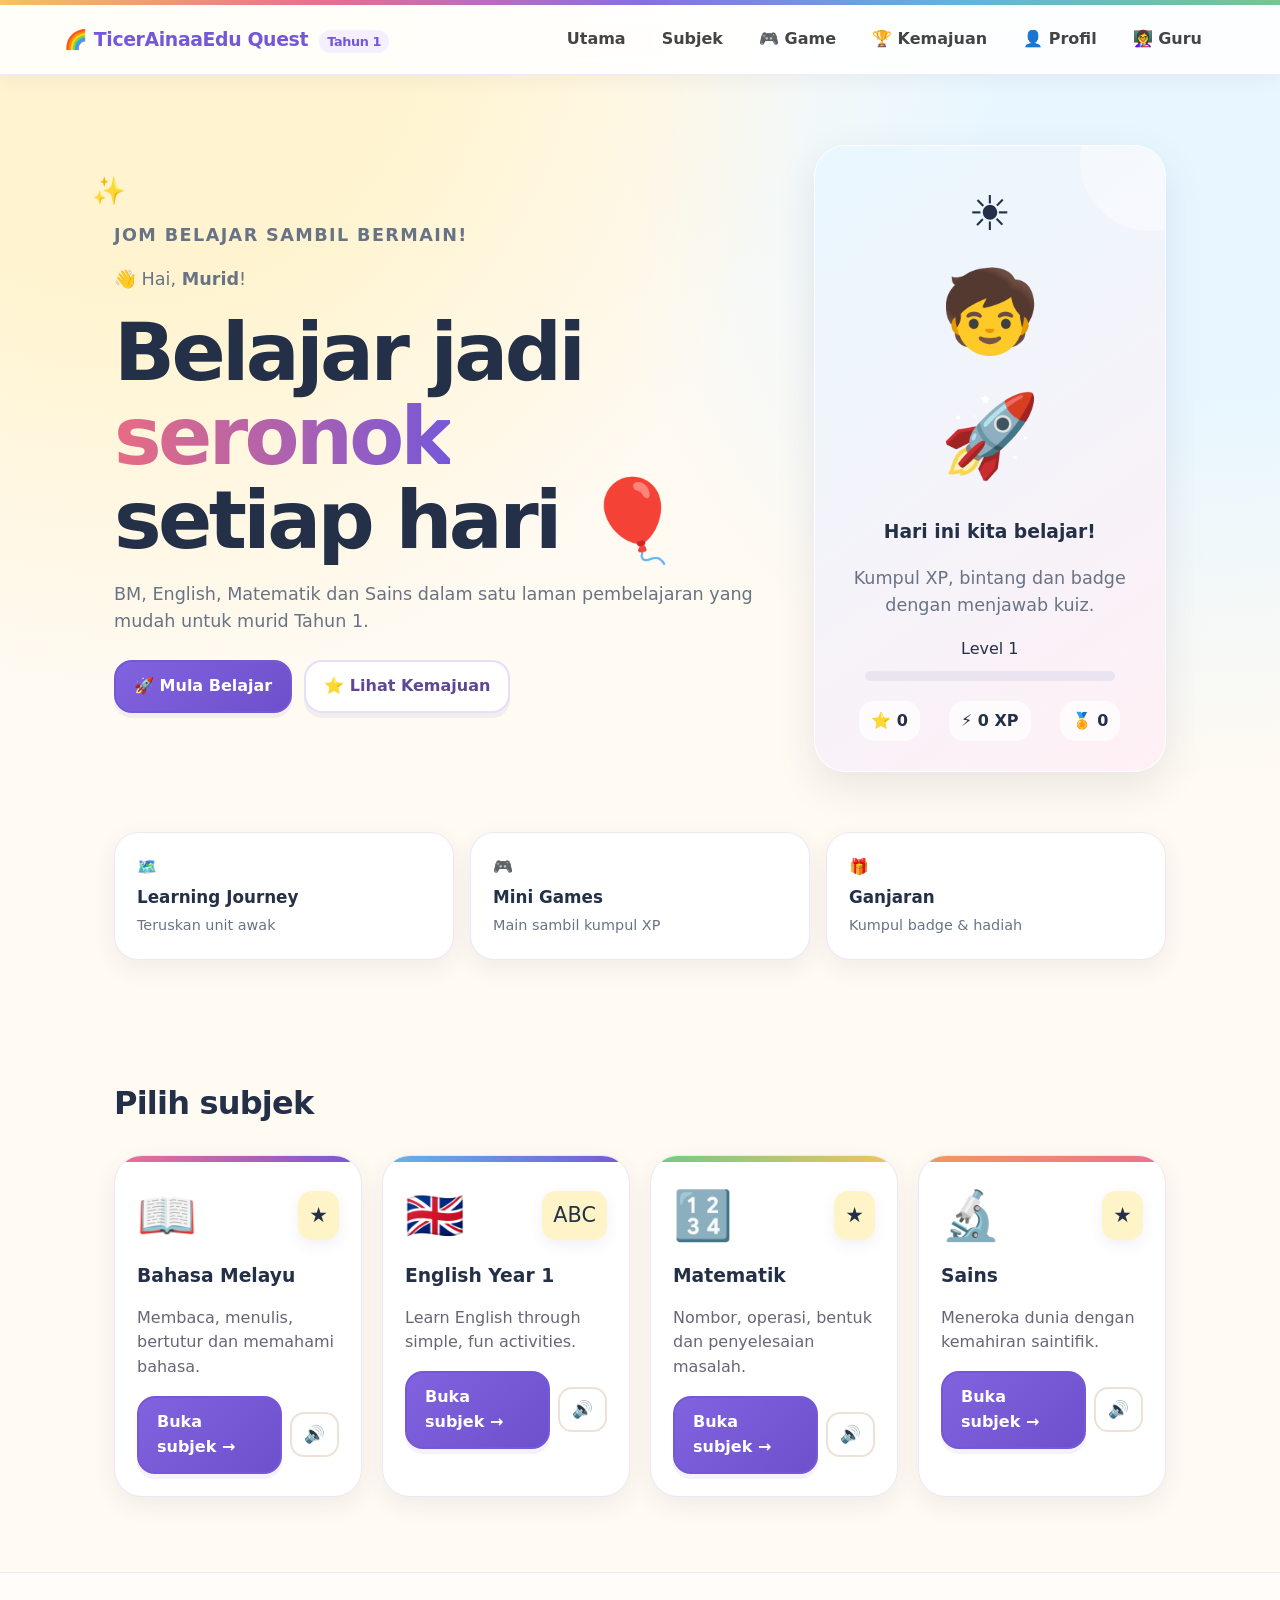
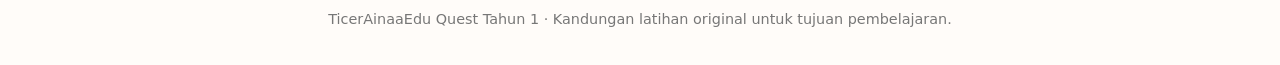
==== commit 97d79ed8: "Add files via upload" ====
--- a/index.html
+++ b/index.html
@@ -13,6 +13,7 @@
 <div class="actions"><a class="btn primary" href="subjects.html">🚀 Mula Belajar</a><a class="btn" href="progress.html">⭐ Lihat Kemajuan</a></div></section>
 <div class="hero-card"><div class="sun">☀️</div><div class="home-avatar" id="homeAvatar">🧒</div><div class="rocket">🚀</div><h3>Hari ini kita belajar!</h3><p>Kumpul XP, bintang dan badge dengan menjawab kuiz.</p><div class="home-level"><span id="homeLevel">Level 1</span><div class="level-track"><i id="homeLevelBar"></i></div></div><div class="mini-stats"><b>⭐ <span id="stars">0</span></b><b>⚡ <span id="xp">0</span> XP</b><b>🏅 <span id="badges">0</span></b></div></div>
 </main>
+<section class="section quick-home"><div class="quick-grid"><a class="quick-card" href="subjects.html">🗺️<b>Learning Journey</b><span>Teruskan unit awak</span></a><a class="quick-card" href="game.html">🎮<b>Mini Games</b><span>Main sambil kumpul XP</span></a><a class="quick-card" href="progress.html">🎁<b>Ganjaran</b><span>Kumpul badge & hadiah</span></a></div></section>
 <section class="section"><h2>Pilih subjek</h2><div id="subjectGrid" class="grid"></div></section>
 <footer>TicerAinaaEdu Quest Tahun 1 · Kandungan latihan original untuk tujuan pembelajaran.</footer>
 <script src="app.js?v=60"></script><script>renderSubjects("subjectGrid"); updateHomeStats();</script>
--- a/style.css
+++ b/style.css
@@ -5,3 +5,31 @@
 .teacher-head{display:flex;justify-content:space-between;align-items:flex-start;gap:20px;margin-bottom:20px}.teacher-head h1{font-size:clamp(2.2rem,5vw,3.6rem);margin:4px 0}.teacher-actions{display:flex;gap:10px;flex-wrap:wrap}.teacher-profile{display:flex;align-items:center;gap:18px;margin-bottom:18px}.teacher-avatar{font-size:58px;width:88px;height:88px;border-radius:24px;background:#f1eaff;display:grid;place-items:center}.teacher-profile h2{margin:0}.teacher-profile p{margin:4px 0;color:#667}.teacher-stats{margin-bottom:18px}.teacher-section{margin-top:18px}.subject-progress-list{display:grid;gap:18px}.subject-row-top{display:flex;justify-content:space-between;gap:12px;margin-bottom:7px}.teacher-note{background:#fff8e8}.chip{display:inline-block;margin:4px}.teacher-head .eyebrow{margin-bottom:0}@media(max-width:700px){.teacher-head{flex-direction:column}.teacher-actions{width:100%}.teacher-actions .btn{flex:1;text-align:center}.subject-row-top{font-size:.9rem}}@media print{.top nav,.teacher-actions,footer{display:none!important}.top{position:static}.section{padding:20px}.card{box-shadow:none}.teacher-note{display:none}}
 /* V6: richer child-friendly UI */
 .subject-art{font-size:3rem;display:flex;align-items:center;justify-content:space-between}.subject-art span{font-size:1.3rem;background:#fff4c8;padding:8px 11px;border-radius:14px}.subject-card{transition:transform .18s ease,box-shadow .18s ease}.subject-card:hover{transform:translateY(-4px);box-shadow:0 14px 35px #6d4b2420}.card-actions{display:flex;align-items:center;gap:8px;margin-top:14px}.icon-btn{border:2px solid #eee2d6;background:#fff;border-radius:14px;padding:10px 12px;cursor:pointer;font-size:1.05rem}.icon-btn:hover{background:#faf7ff;border-color:#a68bdc}.subject-banner{display:flex;align-items:center;gap:25px;background:linear-gradient(135deg,#fff,#f5efff);border-radius:30px;padding:25px;margin-bottom:22px}.big-visual{font-size:4rem;min-width:130px;text-align:center}.unit-top{display:flex;justify-content:space-between;align-items:center}.unit-emoji{font-size:1.7rem}.quiz-head{display:flex;justify-content:space-between;align-items:center;gap:15px}.mode-pill{background:#fff2b8;border-radius:99px;padding:9px 14px;font-weight:900}.lesson-box{display:flex;align-items:center;gap:22px}.lesson-visual{font-size:3.3rem;min-width:90px;text-align:center}.adaptive-note{margin:18px 0;padding:15px 18px;background:#eaf8ff;border:1px solid #d7eff9;border-radius:18px;font-weight:650}.question-title{display:flex;justify-content:space-between;align-items:center;gap:10px}.question-title h3{margin:0}.result-trophy{font-size:4rem}.center{justify-content:center}.profile-strip{display:flex;align-items:center;gap:18px;background:linear-gradient(135deg,#fff7dd,#f4edff);border-radius:25px;padding:20px;margin-bottom:18px}.profile-avatar{font-size:55px}.level-track{height:10px;background:#e9e4ef;border-radius:99px;overflow:hidden;margin-top:9px;min-width:180px}.level-track i{display:block;height:100%;background:#e86c83;border-radius:99px}.badge-wall{display:flex;gap:10px;flex-wrap:wrap}.badge-item{padding:10px 13px;border-radius:16px;background:#fff4d7;font-weight:800}.warning{background:#fff0d0!important}.history-table{display:grid;gap:8px}.history-table>div{display:flex;justify-content:space-between;gap:12px;padding:11px 13px;border-radius:12px;background:#faf8f4}.home-avatar{font-size:5rem}.home-level{max-width:250px;margin:15px auto}.home-level .level-track{min-width:0}.game-hero{display:flex;justify-content:space-between;align-items:center;gap:20px;background:linear-gradient(135deg,#eaf8ff,#fff0f5);border-radius:30px;padding:30px;margin-bottom:18px}.game-hero h1{font-size:clamp(2.2rem,6vw,4rem);line-height:1.05;margin:5px 0}.game-score{font-size:2rem;font-weight:900;white-space:nowrap}.game-menu{display:flex;gap:10px;flex-wrap:wrap;margin-bottom:18px}.game-start.active{box-shadow:0 0 0 4px #eee2ff}.game-card{background:white;border-radius:28px;padding:30px;text-align:center;box-shadow:0 10px 35px #6d4b2410;margin-bottom:18px}.game-big{font-size:3.4rem;font-weight:950;letter-spacing:.05em;margin:10px}.game-options{display:grid;grid-template-columns:repeat(2,minmax(120px,1fr));gap:12px;max-width:500px;margin:20px auto}.game-option{padding:18px;border:2px solid #eee2d6;border-radius:18px;background:#fff;font-size:1.4rem;font-weight:900;cursor:pointer}.game-option:hover{background:#faf7ff;border-color:#a68bdc}.game-option.correct{background:#edfff2;border-color:#62b77b}.game-option.wrong{background:#fff0f0;border-color:#df7272}.game-input{display:block;width:min(100%,380px);margin:15px auto;padding:14px;border:2px solid #e8e8ef;border-radius:15px;font:inherit;font-size:1.2rem;text-align:center}.game-success{font-size:1.3rem;font-weight:900}.game-fail{font-weight:800}@media(max-width:700px){.lesson-box,.subject-banner,.game-hero{flex-direction:column;text-align:center}.quiz-head{align-items:flex-start;flex-direction:column}.mode-pill{align-self:flex-start}.game-options{grid-template-columns:1fr 1fr}.big-visual{min-width:0}.profile-strip{align-items:flex-start}.level-track{min-width:150px}}@media(max-width:450px){.top nav a{font-size:.85rem;padding:7px 9px}.game-options{grid-template-columns:1fr}.game-big{font-size:2.7rem}}
+
+/* V7 - Playful app-style redesign */
+:root{--ink:#243047;--muted:#697386;--purple:#7657d8;--pink:#ef6f91;--cream:#fffaf2;--card:#ffffff;--line:#ece8f4;--shadow:0 14px 40px rgba(50,38,90,.10)}
+html{scroll-behavior:smooth}body{font-family:ui-rounded,system-ui,-apple-system,BlinkMacSystemFont,"Segoe UI",sans-serif;background:radial-gradient(circle at 10% 0%,#fff4cf 0 14%,transparent 34%),radial-gradient(circle at 95% 10%,#e8f7ff 0 12%,transparent 32%),var(--cream);color:var(--ink)}
+body:before{content:"";display:block;height:5px;background:linear-gradient(90deg,#f6c85f,#ef6f91,#8b70e8,#63b8df,#78c991)}
+.top{position:sticky;top:0;margin:0 auto;padding:12px max(5%,24px);background:rgba(255,255,255,.88);border-bottom:1px solid rgba(118,87,216,.12);box-shadow:0 4px 20px rgba(55,42,95,.06);z-index:20}
+.brand{font-size:1.18rem;color:var(--purple);letter-spacing:-.02em}.brand span{background:#f5efff;color:#7657d8;padding:4px 8px;border-radius:999px;margin-left:5px}.top nav a{border:1px solid transparent;transition:.18s}.top nav a:hover,.top nav .active{background:#f4efff;border-color:#e3d9ff;transform:translateY(-1px)}
+.hero{max-width:1180px;padding:70px 5% 55px;gap:45px}.hero section:first-child{position:relative}.hero section:first-child:before{content:"✨";position:absolute;left:-22px;top:-34px;font-size:1.7rem;animation:floaty 3s ease-in-out infinite}.hero h1{letter-spacing:-.045em;text-wrap:balance}.hero h1 span{background:linear-gradient(90deg,#e86c83,#7657d8);-webkit-background-clip:text;background-clip:text;color:transparent}.hero p{color:var(--muted)}
+.btn{border:2px solid #e7def9;border-radius:18px;box-shadow:0 5px 0 rgba(118,87,216,.08);transition:transform .15s,box-shadow .15s}.btn:hover{transform:translateY(-2px);box-shadow:0 8px 18px rgba(65,48,100,.10)}.btn.primary{background:linear-gradient(135deg,#8163df,#6d50cb);border-color:#7657d8}
+.hero-card{border:1px solid rgba(255,255,255,.9);box-shadow:var(--shadow);position:relative;overflow:hidden}.hero-card:after{content:"";position:absolute;width:140px;height:140px;border-radius:50%;background:rgba(255,255,255,.35);right:-55px;top:-55px}.hero-card .mini-stats b{background:rgba(255,255,255,.7);padding:8px 12px;border-radius:15px}
+.section{max-width:1180px;padding:38px 5% 55px}.section h2{letter-spacing:-.025em}.grid{gap:20px}.card{border:1px solid var(--line);box-shadow:0 8px 25px rgba(50,38,90,.07);transition:transform .18s,box-shadow .18s;border-radius:28px}.card:hover{transform:translateY(-5px);box-shadow:var(--shadow)}.subject-card{position:relative;overflow:hidden}.subject-card:before{content:"";position:absolute;inset:0 0 auto;height:6px;background:linear-gradient(90deg,#ef6f91,#7657d8)}.subject-card:nth-child(2):before{background:linear-gradient(90deg,#62b8e8,#7657d8)}.subject-card:nth-child(3):before{background:linear-gradient(90deg,#70c98a,#f2c45c)}.subject-card:nth-child(4):before{background:linear-gradient(90deg,#f29a5b,#ef6f91)}
+.subject-icon{background:#faf7ff;width:76px;height:76px;border-radius:24px;display:grid;place-items:center}.subject-art span{box-shadow:0 5px 14px rgba(80,60,120,.08)}
+.subject-banner{border:1px solid #e9e0fa;box-shadow:0 10px 30px rgba(50,38,90,.06);background:linear-gradient(135deg,#fff,#f7f1ff)}.big-visual{filter:drop-shadow(0 8px 10px rgba(70,50,100,.10))}
+.unit{border:1px solid var(--line);position:relative;overflow:hidden}.unit:before{content:"";width:6px;position:absolute;left:0;top:0;bottom:0;background:linear-gradient(#f3c45b,#ef6f91)}.unit .num{border-radius:17px;box-shadow:inset 0 -3px 0 rgba(80,50,120,.08)}.unit a.btn{white-space:nowrap}
+.lesson-box,.quiz-q,.game-card,.stat{border:1px solid var(--line);box-shadow:0 10px 30px rgba(50,38,90,.07)}.lesson-box{background:linear-gradient(135deg,#fff,#fbf8ff)}.chips .chip{border:1px solid #f0ddae}.adaptive-note{box-shadow:0 7px 20px rgba(60,130,170,.08)}
+.quiz-q{transition:transform .15s}.quiz-q:hover{transform:translateY(-2px)}.option{transition:.15s;box-shadow:0 3px 0 rgba(60,45,90,.04)}.option:hover{transform:translateX(3px)}
+.result{border:1px solid #ded3ff;box-shadow:0 12px 30px rgba(118,87,216,.10)}.bar{background:#ece8f4}.bar i{background:linear-gradient(90deg,#ef6f91,#7657d8)}
+.stat{background:rgba(255,255,255,.9)}.stat b{color:var(--purple)}.teacher-profile,.profile-strip{border:1px solid #e9e0fa;box-shadow:0 8px 25px rgba(50,38,90,.06)}.teacher-avatar,.avatar-big{box-shadow:0 10px 25px rgba(70,50,100,.08)}
+.badge-item{border:1px solid #f0dfaa;box-shadow:0 5px 12px rgba(100,75,30,.06)}.history-table>div{border:1px solid #eee9f3}
+.game-hero{border:1px solid #e4e7f6;box-shadow:var(--shadow)}.game-card{background:rgba(255,255,255,.95)}.game-option{transition:.15s;box-shadow:0 4px 0 rgba(70,50,100,.06)}.game-option:hover{transform:translateY(-2px);box-shadow:0 7px 14px rgba(70,50,100,.10)}
+footer{margin-top:20px;background:rgba(255,255,255,.55);border-top:1px solid #eee8f4}
+@keyframes floaty{0%,100%{transform:translateY(0) rotate(-8deg)}50%{transform:translateY(-7px) rotate(8deg)}}
+@media(max-width:750px){.top{padding:10px 4%}.top nav{gap:5px}.top nav a{padding:8px 9px}.hero{padding-top:45px}.section{padding-left:4%;padding-right:4%}.hero-card{padding:25px 18px}.mini-stats{gap:6px}.hero-card .mini-stats b{font-size:.9rem;padding:7px 8px}.unit{padding:18px 18px 18px 24px}.unit a.btn{padding:9px 12px}}
+@media(prefers-reduced-motion:reduce){*,*:before,*:after{animation:none!important;transition:none!important;scroll-behavior:auto!important}}
+
+/* V8 Learning Journey */
+.journey-summary{margin:12px 0 15px;padding:10px 14px;border-radius:16px;background:#fff7d9;display:inline-block}.daily-card{display:flex;justify-content:space-between;align-items:center;gap:18px;margin:0 0 22px;padding:18px 22px;background:linear-gradient(135deg,#fff7d8,#f5efff);border:1px solid #eadfb8}.daily-title{font-size:1.15rem;font-weight:950}.daily-card p{margin:4px 0 0;color:var(--muted)}.disabled{opacity:.55!important;cursor:not-allowed!important;transform:none!important}.journey-grid{display:grid;gap:20px}.journey-node.done{border-color:#d8ebd9;background:linear-gradient(180deg,#fff,#f7fff8)}.journey-node.locked{filter:saturate(.7);background:#faf9fc}.status-chip{display:inline-flex;padding:7px 11px;border-radius:999px;background:#f4efff;color:#5d49a7;font-weight:850;font-size:.84rem;margin:6px 0}.locked .status-chip{background:#f0eff2;color:#777}.done .status-chip{background:#e9f8ed;color:#35754b}.card-actions .mini{padding:10px 13px}.q-tools{display:flex;align-items:center;gap:6px}.hint-btn{border:1px solid #ecdcae;background:#fff7d7;border-radius:13px;padding:9px 11px;font-weight:800;cursor:pointer}.hint-text{margin:10px 0;padding:11px 13px;border-radius:14px;background:#fff8df;border:1px dashed #e5cb79;color:#66521e;font-weight:700}@media(max-width:650px){.daily-card{align-items:stretch;flex-direction:column}.daily-card .btn{width:100%}.question-title{align-items:flex-start}.q-tools{flex-wrap:wrap;justify-content:flex-end}}
+.quick-home{padding-top:5px}.quick-grid{display:grid;grid-template-columns:repeat(3,1fr);gap:16px}.quick-card{display:flex;flex-direction:column;gap:4px;padding:22px;border:1px solid var(--line);border-radius:24px;background:#fff;box-shadow:0 8px 25px rgba(50,38,90,.07);text-decoration:none;color:var(--ink);transition:.18s}.quick-card:hover{transform:translateY(-4px);box-shadow:var(--shadow)}.quick-card b{font-size:1.05rem}.quick-card span{color:var(--muted);font-size:.9rem}@media(max-width:700px){.quick-grid{grid-template-columns:1fr}}
